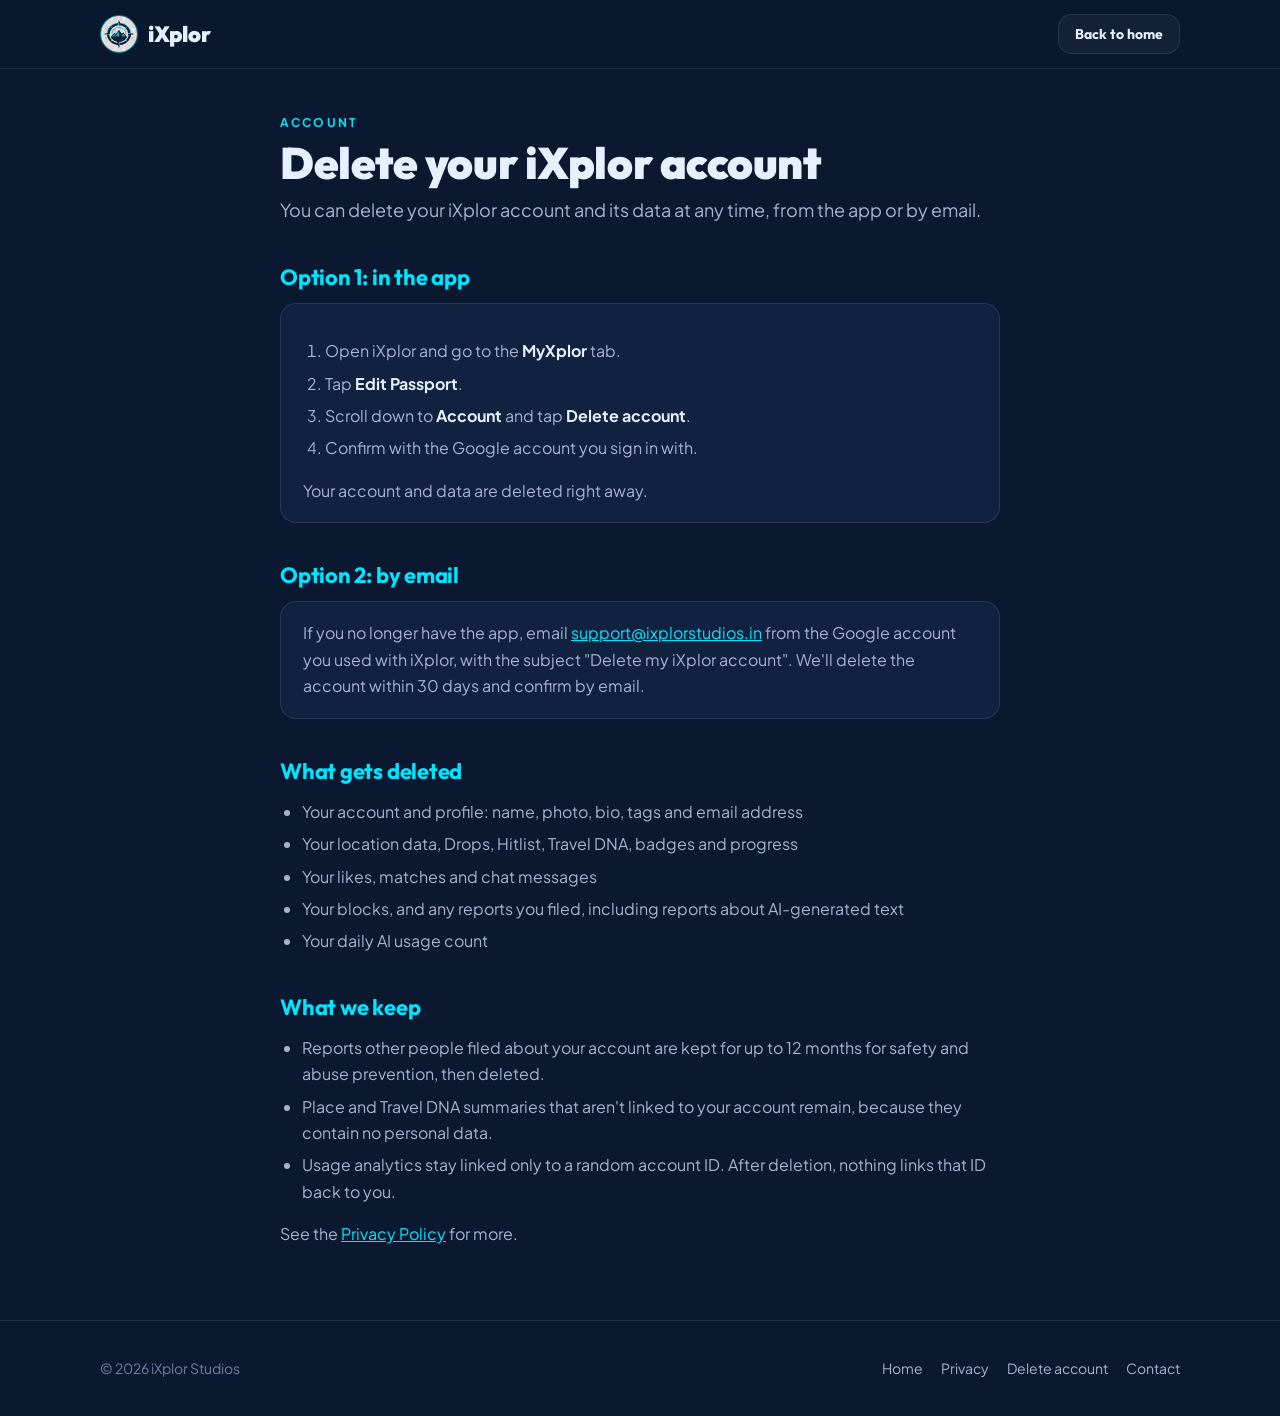
==== delete-account.html @ dc99286f "Rewrite the site as one trip story, and add privacy and deletion pages - The landing page follows Aa" ====
<!doctype html>
<html lang="en">
<head>
  <meta charset="utf-8">
  <meta name="viewport" content="width=device-width, initial-scale=1">
  <title>Delete your account · iXplor</title>
  <meta name="description" content="How to delete your iXplor account and which data is deleted.">
  <link rel="icon" type="image/png" href="assets/adaptive-icon.png">
  <link rel="preconnect" href="https://fonts.googleapis.com">
  <link rel="preconnect" href="https://fonts.gstatic.com" crossorigin>
  <link href="https://fonts.googleapis.com/css2?family=Outfit:wght@700;800;900&family=Plus+Jakarta+Sans:wght@400;600;700&display=swap" rel="stylesheet">
  <link rel="stylesheet" href="styles.css">
</head>
<body>
  <header class="nav">
    <div class="wrap">
      <a class="brand" href="./"><img src="assets/adaptive-icon.png" alt=""><span>iXplor</span></a>
      <a class="btn btn-ghost" href="./">Back to home</a>
    </div>
  </header>

  <main class="doc">
    <div class="eyebrow">Account</div>
    <h1>Delete your iXplor account</h1>
    <p class="lead">You can delete your iXplor account and its data at any time, from the app or by email.</p>

    <h2>Option 1: in the app</h2>
    <div class="card">
      <ol>
        <li>Open iXplor and go to the <strong>MyXplor</strong> tab.</li>
        <li>Tap <strong>Edit Passport</strong>.</li>
        <li>Scroll down to <strong>Account</strong> and tap <strong>Delete account</strong>.</li>
        <li>Confirm with the Google account you sign in with.</li>
      </ol>
      <p>Your account and data are deleted right away.</p>
    </div>

    <h2>Option 2: by email</h2>
    <div class="card">
      <p>If you no longer have the app, email <a href="mailto:support@ixplorstudios.in?subject=Delete%20my%20iXplor%20account">support@ixplorstudios.in</a> from the Google account you used with iXplor, with the subject "Delete my iXplor account". We'll delete the account within 30 days and confirm by email.</p>
    </div>

    <h2>What gets deleted</h2>
    <ul>
      <li>Your account and profile: name, photo, bio, tags and email address</li>
      <li>Your location data, Drops, Hitlist, Travel DNA, badges and progress</li>
      <li>Your likes, matches and chat messages</li>
      <li>Your blocks, and any reports you filed, including reports about AI-generated text</li>
      <li>Your daily AI usage count</li>
    </ul>

    <h2>What we keep</h2>
    <ul>
      <li>Reports other people filed about your account are kept for up to 12 months for safety and abuse prevention, then deleted.</li>
      <li>Place and Travel DNA summaries that aren't linked to your account remain, because they contain no personal data.</li>
      <li>Usage analytics stay linked only to a random account ID. After deletion, nothing links that ID back to you.</li>
    </ul>
    <p>See the <a href="privacy.html">Privacy Policy</a> for more.</p>
  </main>

  <footer class="footer">
    <div class="wrap">
      <span>© 2026 iXplor Studios</span>
      <nav><a href="./">Home</a><a href="privacy.html">Privacy</a><a href="delete-account.html">Delete account</a><a href="mailto:support@ixplorstudios.in">Contact</a></nav>
    </div>
  </footer>
</body>
</html>
---- styles.css ----
/* iXplor website: shared styles for the landing page and the legal pages. */

:root {
  --navy: #0A192F;
  --navy-deep: #060F1E;
  --card: #112240;
  --card-2: #172A4D;
  --line: rgba(230, 241, 255, 0.10);
  --text: #E6F1FF;
  --muted: #A8B2D1;
  --faint: #6F7FA3;
  --teal: #00E5FF;
  --gold: #FFC93C;
  --pink: #FF4D8D;
  --violet: #9B6BFF;
  --radius: 20px;
  --font-head: "Outfit", system-ui, sans-serif;
  --font-body: "Plus Jakarta Sans", system-ui, -apple-system, "Segoe UI", Roboto, sans-serif;
}

* { box-sizing: border-box; }
html { scroll-behavior: smooth; -webkit-text-size-adjust: 100%; }
body {
  margin: 0;
  background: var(--navy);
  color: var(--text);
  font: 16px/1.65 var(--font-body);
  overflow-x: hidden;
}
img, video { max-width: 100%; display: block; }
a { color: var(--teal); }
h1, h2, h3 { font-family: var(--font-head); line-height: 1.1; margin: 0; letter-spacing: -0.01em; }
p { margin: 0; }

.wrap { width: 100%; max-width: 1120px; margin: 0 auto; padding: 0 20px; }
.eyebrow {
  font: 700 12px/1 var(--font-body);
  letter-spacing: 0.18em;
  text-transform: uppercase;
  color: var(--teal);
}
.lead { font-size: 18px; color: var(--muted); }
.grad {
  background: linear-gradient(90deg, var(--teal), var(--gold));
  -webkit-background-clip: text;
  background-clip: text;
  color: transparent;
}

/* ---------- Buttons ---------- */
.btn {
  display: inline-flex; align-items: center; justify-content: center; gap: 8px;
  min-height: 48px; padding: 0 22px; border-radius: 14px;
  font: 700 16px/1 var(--font-head); text-decoration: none; cursor: pointer;
  border: 1px solid transparent; transition: transform .15s ease, background .15s ease, border-color .15s ease;
}
.btn:hover { transform: translateY(-1px); }
.btn-primary { background: var(--teal); color: var(--navy); box-shadow: 0 0 24px rgba(0, 229, 255, .35); }
.btn-primary:hover { background: #fff; }
.btn-ghost { background: rgba(255, 255, 255, .04); color: var(--text); border-color: var(--line); }
.btn-ghost:hover { border-color: var(--teal); }

/* ---------- Nav ---------- */
.nav {
  position: sticky; top: 0; z-index: 50;
  background: rgba(10, 25, 47, .78);
  backdrop-filter: blur(14px); -webkit-backdrop-filter: blur(14px);
  border-bottom: 1px solid var(--line);
}
.nav .wrap { display: flex; align-items: center; justify-content: space-between; height: 68px; gap: 16px; }
.brand { display: flex; align-items: center; gap: 10px; color: var(--text); text-decoration: none; }
.brand img { width: 38px; height: 38px; border-radius: 50%; border: 1px solid rgba(0, 229, 255, .5); }
.brand span { font: 900 22px/1 var(--font-head); }
.nav-links { display: flex; gap: 28px; }
.nav-links a { color: var(--muted); text-decoration: none; font-weight: 600; font-size: 14px; }
.nav-links a:hover { color: var(--teal); }
.nav .btn { min-height: 40px; padding: 0 16px; font-size: 14px; }
@media (max-width: 820px) { .nav-links { display: none; } }

/* ---------- Hero ---------- */
.hero { position: relative; padding: 72px 0 56px; overflow: hidden; }
.hero::before {
  content: ""; position: absolute; inset: -20% -10% auto auto; width: 680px; height: 680px;
  background: radial-gradient(circle, rgba(0, 229, 255, .16), transparent 62%);
  pointer-events: none;
}
.hero .wrap { display: grid; grid-template-columns: 1.1fr .9fr; gap: 48px; align-items: center; }
.hero h1 { font-size: clamp(40px, 6.4vw, 72px); font-weight: 900; margin: 18px 0 18px; }
.hero .lead { max-width: 520px; }
.hero-ctas { display: flex; flex-wrap: wrap; gap: 12px; margin-top: 28px; }
.hero-note { margin-top: 14px; font-size: 13px; color: var(--faint); }
@media (max-width: 900px) {
  .hero .wrap { grid-template-columns: 1fr; text-align: center; }
  .hero .lead { margin: 0 auto; }
  .hero-ctas { justify-content: center; }
}

/* ---------- Phone mockup ---------- */
.phone {
  position: relative; width: 300px; max-width: 100%; aspect-ratio: 9 / 19.2; margin: 0 auto;
  border-radius: 44px; padding: 10px; background: linear-gradient(160deg, #22355C, #0B1730);
  box-shadow: 0 30px 80px -20px rgba(0, 229, 255, .35), inset 0 0 0 1px rgba(255, 255, 255, .08);
}
.phone .screen {
  position: relative; height: 100%; border-radius: 35px; overflow: hidden;
  /* The app's weather-driven background on a clear day */
  background: linear-gradient(180deg, #2C3F47 0%, #3B5A4E 45%, #5A5A44 88%, #615A45 100%);
  display: flex; flex-direction: column; font-size: 12px;
}
.phone .notch { position: absolute; top: 10px; left: 50%; transform: translateX(-50%); width: 84px; height: 22px; border-radius: 12px; background: #050C18; z-index: 3; }
.float { animation: float 7s ease-in-out infinite; }
@keyframes float { 0%, 100% { transform: translateY(0); } 50% { transform: translateY(-10px); } }

/* In-app UI pieces drawn inside the mockups (illustrative, dummy data) */
.ui-top { display: flex; align-items: center; justify-content: space-between; padding: 38px 16px 8px; }
.ui-logo { display: flex; align-items: center; gap: 8px; }
.ui-logo i { width: 26px; height: 26px; border-radius: 8px; background: url("assets/adaptive-icon.png") center/cover; display: block; }
.ui-logo b { font: 800 16px/1 var(--font-head); }
.ui-logo small { display: block; color: var(--teal); font-weight: 700; font-size: 9px; letter-spacing: .08em; margin-top: 3px; }
.ui-hello { display: flex; align-items: center; gap: 8px; text-align: right; }
.ui-hello span { color: rgba(255, 255, 255, .7); font-size: 9px; line-height: 1.15; }
.ui-hello b { display: block; color: #fff; font: 800 14px/1.1 var(--font-head); }
.ui-avatar { width: 30px; height: 30px; border-radius: 50%; display: grid; place-items: center; font-weight: 800; font-size: 12px; color: var(--navy); background: linear-gradient(135deg, var(--gold), var(--pink)); }
.ui-body { flex: 1; padding: 6px 14px 0; display: flex; flex-direction: column; gap: 8px; overflow: hidden; }
.ui-card { background: rgba(255, 255, 255, .05); border: 1px solid var(--line); border-radius: 16px; padding: 12px; }
.ui-label { font-size: 9px; font-weight: 800; letter-spacing: .14em; color: var(--teal); text-transform: uppercase; }
.ui-title { font: 800 17px/1.15 var(--font-head); margin-top: 6px; }
.ui-text { color: var(--muted); font-size: 11px; line-height: 1.5; margin-top: 6px; }
.ui-story { font-style: italic; color: #9FDCEB; font-size: 11px; line-height: 1.5; margin-top: 6px; }
.ui-ai { color: var(--faint); font-size: 10px; margin-top: 8px; }
.ui-ai u { color: var(--muted); }
.ui-row { display: flex; gap: 8px; }
.ui-chip { padding: 6px 10px; border-radius: 999px; border: 1px solid var(--line); font-size: 10px; font-weight: 700; white-space: nowrap; color: var(--text); }
.ui-chip.on { border-color: var(--gold); background: rgba(255, 201, 60, .14); }
.ui-weather { display: flex; align-items: center; justify-content: space-between; }
.ui-weather b { font: 800 26px/1 var(--font-head); }
.ui-mini { display: flex; gap: 8px; }
.ui-mini .ui-card { flex: 1; padding: 10px; }
.ui-mini em { font-style: normal; font-size: 20px; }
.ui-mini b { display: block; font-size: 11px; margin-top: 6px; }
.ui-btns { display: flex; gap: 8px; }
.ui-btns span { flex: 1; text-align: center; padding: 10px 6px; border-radius: 12px; font: 800 11px/1 var(--font-head); }
.ui-btns .orange { background: linear-gradient(90deg, #FF4500, #FF3B30); }
.ui-btns .purple { background: #6A1FB0; }
.ui-pick { border-color: var(--violet); background: rgba(155, 107, 255, .14); }
.ui-pick .ui-title { color: #D9C6FF; }
.ui-place { display: flex; justify-content: space-between; align-items: flex-start; gap: 8px; }
.ui-place b { font-size: 13px; }
.ui-rating { font-size: 10px; font-weight: 800; color: var(--gold); background: rgba(255, 255, 255, .06); padding: 4px 7px; border-radius: 8px; }
.ui-save { font-size: 10px; font-weight: 700; padding: 4px 8px; border-radius: 8px; border: 1px solid var(--line); }
.ui-archetype { font: 900 24px/1.05 var(--font-head); margin-top: 8px; }
.ui-traits { color: var(--teal); font-weight: 800; letter-spacing: .08em; font-size: 11px; margin-top: 6px; }
.ui-bar { display: flex; height: 8px; border-radius: 99px; overflow: hidden; margin-top: 8px; }
.ui-legend { display: flex; flex-wrap: wrap; gap: 4px 10px; margin-top: 6px; color: var(--muted); font-size: 10px; }
.ui-legend i { display: inline-block; width: 7px; height: 7px; border-radius: 50%; margin-right: 4px; }
.ui-match { color: var(--teal); font-weight: 800; font-size: 11px; }
.ui-person { display: flex; align-items: center; gap: 10px; }
.ui-person { padding: 9px 10px; }
.ui-person .ui-avatar { width: 36px; height: 36px; font-size: 14px; flex-shrink: 0; }
.ui-person div { flex: 1; min-width: 0; }
.ui-person b { display: block; font-size: 13px; }
.ui-person small { display: block; color: var(--teal); font-weight: 700; font-size: 10px; white-space: nowrap; overflow: hidden; text-overflow: ellipsis; }
.ui-person small + small { color: var(--faint); font-weight: 600; }
.ui-heart { width: 36px; height: 36px; border-radius: 50%; display: grid; place-items: center; flex-shrink: 0; font-size: 16px; }
.ui-heart.off { border: 1.5px solid var(--pink); color: var(--pink); }
.ui-heart.sent { background: var(--pink); color: #fff; }
.ui-chatbtn { background: var(--pink); color: #fff; font-weight: 800; font-size: 11px; padding: 8px 12px; border-radius: 999px; flex-shrink: 0; }
.ui-bubble { max-width: 78%; padding: 8px 11px; border-radius: 14px; font-size: 11px; line-height: 1.4; }
.ui-bubble.me { align-self: flex-end; background: var(--teal); color: var(--navy); border-bottom-right-radius: 4px; }
.ui-bubble.them { align-self: flex-start; background: rgba(255, 255, 255, .08); border-bottom-left-radius: 4px; }
.ui-vanish { text-align: center; color: var(--faint); font-size: 10px; }
.ui-stamp { display: grid; grid-template-columns: repeat(3, 1fr); gap: 8px; }
.ui-stamp span { aspect-ratio: 1; border-radius: 14px; border: 1.5px dashed rgba(0, 229, 255, .45); display: grid; place-items: center; text-align: center; font-size: 9px; font-weight: 800; color: var(--muted); padding: 4px; }
.ui-stamp span.new { border-style: solid; border-color: var(--gold); color: var(--gold); background: rgba(255, 201, 60, .1); animation: stamp 2.8s ease-in-out infinite; }
@keyframes stamp { 0%, 100% { transform: scale(1); } 12% { transform: scale(1.12) rotate(-4deg); } 24% { transform: scale(1) rotate(0); } }
/* Home tab pieces, laid out in the same order as the app */
.ui-label.gold { color: #F5A623; }
.ui-drop-head { display: flex; justify-content: space-between; align-items: center; gap: 8px; }
.ui-drop-title { font: 800 20px/1.15 var(--font-head); margin-top: 4px; }
.ui-save-circle { width: 38px; height: 38px; border-radius: 50%; display: grid; place-items: center; background: rgba(255, 255, 255, .06); border: 1px solid rgba(255, 255, 255, .12); font-size: 16px; flex-shrink: 0; }
.ui-grid2 { display: grid; grid-template-columns: 1fr 1fr; gap: 6px; }
.ui-info { background: rgba(255, 255, 255, .06); border-left: 3px solid var(--teal); border-radius: 10px; padding: 7px 8px; min-width: 0; }
.ui-info span, .ui-cap { display: block; color: rgba(255, 255, 255, .55); font-size: 8px; font-weight: 800; letter-spacing: .1em; text-transform: uppercase; }
.ui-info b { display: block; font-size: 12px; margin-top: 2px; white-space: nowrap; overflow: hidden; text-overflow: ellipsis; }
.ui-info b.sm { font-size: 9px; white-space: normal; line-height: 1.3; }
.ui-info small { font-size: 8px; color: rgba(255, 255, 255, .8); }
.ui-wx { display: flex; justify-content: space-between; gap: 8px; }
.ui-temp { font: 800 24px/1.1 var(--font-head); margin-top: 2px; }
.ui-cond { color: rgba(255, 255, 255, .6); font-size: 10px; }
.ui-wxvibe { color: rgba(255, 255, 255, .82); font-size: 10.5px; line-height: 1.45; margin-top: 4px; }
.ui-wxicon { font-size: 34px; line-height: 1; }
.ui-forecast { display: flex; justify-content: space-around; border-top: 1px solid rgba(255, 255, 255, .1); margin-top: 10px; padding-top: 8px; text-align: center; }
.ui-forecast em { display: block; font-style: normal; font-size: 15px; margin: 2px 0; }
.ui-forecast b { font-size: 11px; }
.ui-credit { color: rgba(255, 255, 255, .4); font-size: 8px; text-align: center; margin-top: 8px; }
.ui-vibe-sum { color: rgba(255, 255, 255, .85); font-style: italic; font-size: 12px; line-height: 1.45; margin-top: 4px; }
.ui-vibe .ui-story { color: #2FD8F0; }
.ui-swipe { color: rgba(0, 229, 255, .7); font-size: 9.5px; font-style: italic; text-align: right; margin: 8px 0 6px; }
.ui-carousel { display: flex; gap: 8px; margin-right: -14px; }
.ui-spot { flex: 0 0 56%; height: 104px; border-radius: 14px; padding: 9px; display: flex; flex-direction: column; justify-content: space-between; background: rgba(255, 255, 255, .07); border: 1px solid rgba(255, 255, 255, .1); }
.ui-spot-top { display: flex; justify-content: space-between; align-items: flex-start; }
.ui-spot-top em { font-style: normal; font-size: 24px; line-height: 1; }
.ui-spot-top span { width: 22px; height: 22px; border-radius: 50%; border: 1px solid rgba(0, 229, 255, .6); color: var(--teal); display: grid; place-items: center; font-size: 10px; }
.ui-spot b { font: 800 12px/1.2 var(--font-head); white-space: nowrap; overflow: hidden; text-overflow: ellipsis; }
.ui-spot small { color: rgba(255, 255, 255, .55); font-size: 10px; font-weight: 700; }
.ui-brief { color: #fff; font-size: 11.5px; line-height: 1.5; margin-top: 6px; }
/* The hero phone slowly scrolls through the whole Home feed, like a thumb would */
.ui-feed-window { position: relative; }
.ui-feed { display: flex; flex-direction: column; gap: 8px; padding-bottom: 12px; animation: feed 18s ease-in-out infinite; }
@keyframes feed {
  0%, 14% { transform: translateY(0); }
  46%, 62% { transform: translateY(calc(-1 * var(--feed-distance, 0px))); }
  92%, 100% { transform: translateY(0); }
}
.ui-tabs { display: flex; justify-content: space-around; padding: 8px 6px 12px; border-top: 1px solid var(--line); background: rgba(5, 12, 24, .6); font-size: 9px; font-weight: 700; color: var(--faint); }
.ui-tabs span { text-align: center; }
.ui-tabs span::before { content: attr(data-i); display: block; font-size: 16px; margin-bottom: 2px; }
.ui-tabs .on { color: var(--gold); }
.ui-print { flex: 1; border-radius: 16px; background: radial-gradient(circle at 30% 30%, rgba(0, 229, 255, .25), transparent 55%), radial-gradient(circle at 75% 70%, rgba(255, 201, 60, .22), transparent 55%), #0B1A33; position: relative; overflow: hidden; border: 1px solid var(--line); }
.ui-print svg { position: absolute; inset: 0; width: 100%; height: 100%; }
.ui-print .cap { position: absolute; left: 12px; right: 12px; bottom: 12px; }
.ui-print .cap b { font: 900 18px/1.1 var(--font-head); display: block; }

/* ---------- Story chapters ---------- */
.section { padding: 96px 0; }
.section-head { text-align: center; max-width: 720px; margin: 0 auto 56px; }
.section-head h2 { font-size: clamp(32px, 4.6vw, 48px); font-weight: 900; margin-top: 14px; }
.section-head .lead { margin-top: 16px; }
.persona { display: inline-flex; align-items: center; gap: 12px; margin-top: 24px; padding: 10px 18px 10px 10px; border-radius: 999px; background: var(--card); border: 1px solid var(--line); text-align: left; }
.persona .ui-avatar { width: 40px; height: 40px; font-size: 15px; }
.persona small { display: block; color: var(--faint); font-size: 12px; }

.chapter { display: grid; grid-template-columns: 1fr 1fr; gap: 56px; align-items: center; padding: 48px 0; }
.chapter:nth-child(even) .chapter-copy { order: 2; }
.chapter-num { font: 900 15px/1 var(--font-head); color: var(--gold); letter-spacing: .12em; }
.chapter h3 { font-size: clamp(28px, 3.6vw, 40px); font-weight: 900; margin: 12px 0 14px; }
.chapter .lead { font-size: 17px; }
.chapter ul { margin: 18px 0 0; padding: 0; list-style: none; display: grid; gap: 10px; }
.chapter li { position: relative; padding-left: 26px; color: var(--muted); }
.chapter li::before { content: "✦"; position: absolute; left: 0; color: var(--teal); }
.chapter .phone { width: 280px; }
@media (max-width: 860px) {
  .chapter { grid-template-columns: 1fr; gap: 32px; padding: 40px 0; text-align: center; }
  .chapter:nth-child(even) .chapter-copy { order: 0; }
  .chapter ul { justify-items: center; }
  .chapter li { text-align: left; }
}

/* ---------- Feature grid / trust ---------- */
.band { background: linear-gradient(180deg, rgba(255, 255, 255, .025), rgba(255, 255, 255, 0)); border-top: 1px solid var(--line); border-bottom: 1px solid var(--line); }
.grid { display: grid; grid-template-columns: repeat(3, 1fr); gap: 18px; }
.tile { background: var(--card); border: 1px solid var(--line); border-radius: var(--radius); padding: 24px; transition: border-color .2s ease, transform .2s ease; }
.tile:hover { border-color: rgba(0, 229, 255, .45); transform: translateY(-2px); }
.tile .icon { font-size: 26px; }
.tile h3 { font-size: 20px; margin: 12px 0 8px; }
.tile p { color: var(--muted); font-size: 15px; }
@media (max-width: 900px) { .grid { grid-template-columns: 1fr 1fr; } }
@media (max-width: 600px) { .grid { grid-template-columns: 1fr; } }

/* ---------- FAQ ---------- */
.faq { max-width: 760px; margin: 0 auto; display: grid; gap: 12px; }
.faq details { background: var(--card); border: 1px solid var(--line); border-radius: 16px; padding: 4px 20px; }
.faq summary { cursor: pointer; list-style: none; padding: 16px 0; font: 700 17px/1.4 var(--font-head); display: flex; justify-content: space-between; gap: 16px; }
.faq summary::-webkit-details-marker { display: none; }
.faq summary::after { content: "+"; color: var(--teal); font-size: 22px; line-height: 1; }
.faq details[open] summary::after { content: "–"; }
.faq details p { color: var(--muted); padding: 0 0 18px; }

/* ---------- Download ---------- */
.download { text-align: center; }
.download h2 { font-size: clamp(36px, 5.6vw, 60px); font-weight: 900; }
.dl-cards { display: grid; grid-template-columns: repeat(3, 1fr); gap: 18px; margin-top: 44px; text-align: left; }
.dl-cards .tile { display: flex; flex-direction: column; }
.dl-cards .tile p { flex: 1; margin-bottom: 18px; }
.badge { display: inline-block; font-size: 11px; font-weight: 800; letter-spacing: .1em; text-transform: uppercase; padding: 4px 10px; border-radius: 999px; background: rgba(0, 229, 255, .12); color: var(--teal); }
.badge.soon { background: rgba(255, 255, 255, .06); color: var(--faint); }
.btn.is-disabled { opacity: .45; pointer-events: none; }
@media (max-width: 900px) { .dl-cards { grid-template-columns: 1fr; max-width: 460px; margin-left: auto; margin-right: auto; } }

/* ---------- Footer ---------- */
.footer { border-top: 1px solid var(--line); padding: 36px 0; color: var(--faint); font-size: 14px; }
.footer .wrap { display: flex; flex-wrap: wrap; gap: 16px 28px; justify-content: space-between; align-items: center; }
.footer nav { display: flex; flex-wrap: wrap; gap: 18px; }
.footer a { color: var(--muted); text-decoration: none; }
.footer a:hover { color: var(--teal); }

/* ---------- Scroll reveal ---------- */
.reveal { opacity: 0; transform: translateY(24px); transition: opacity .7s ease, transform .7s ease; }
.reveal.in { opacity: 1; transform: none; }
@media (prefers-reduced-motion: reduce) {
  html { scroll-behavior: auto; }
  .reveal { opacity: 1; transform: none; transition: none; }
  .float, .ui-stamp span.new, .ui-feed { animation: none; }
}

/* ---------- Legal pages ---------- */
.doc { max-width: 760px; margin: 0 auto; padding: 48px 20px 72px; }
.doc h1 { font-size: clamp(32px, 5vw, 44px); font-weight: 900; margin: 10px 0 8px; }
.doc .updated { color: var(--faint); font-size: 14px; }
.doc h2 { font-size: 22px; color: var(--teal); margin: 40px 0 10px; }
.doc h3 { font-size: 17px; margin: 22px 0 6px; }
.doc p, .doc li { color: var(--muted); }
.doc p + p { margin-top: 12px; }
.doc ul, .doc ol { padding-left: 22px; }
.doc li { margin: 6px 0; }
.doc strong { color: var(--text); }
.doc .card { background: var(--card); border: 1px solid var(--line); border-radius: 16px; padding: 18px 22px; margin-top: 14px; }
.doc table { width: 100%; border-collapse: collapse; margin-top: 12px; font-size: 15px; }
.doc th, .doc td { text-align: left; vertical-align: top; padding: 10px 12px; border-bottom: 1px solid var(--line); color: var(--muted); }
.doc th { color: var(--text); font-family: var(--font-head); }
.doc .table-scroll { overflow-x: auto; }
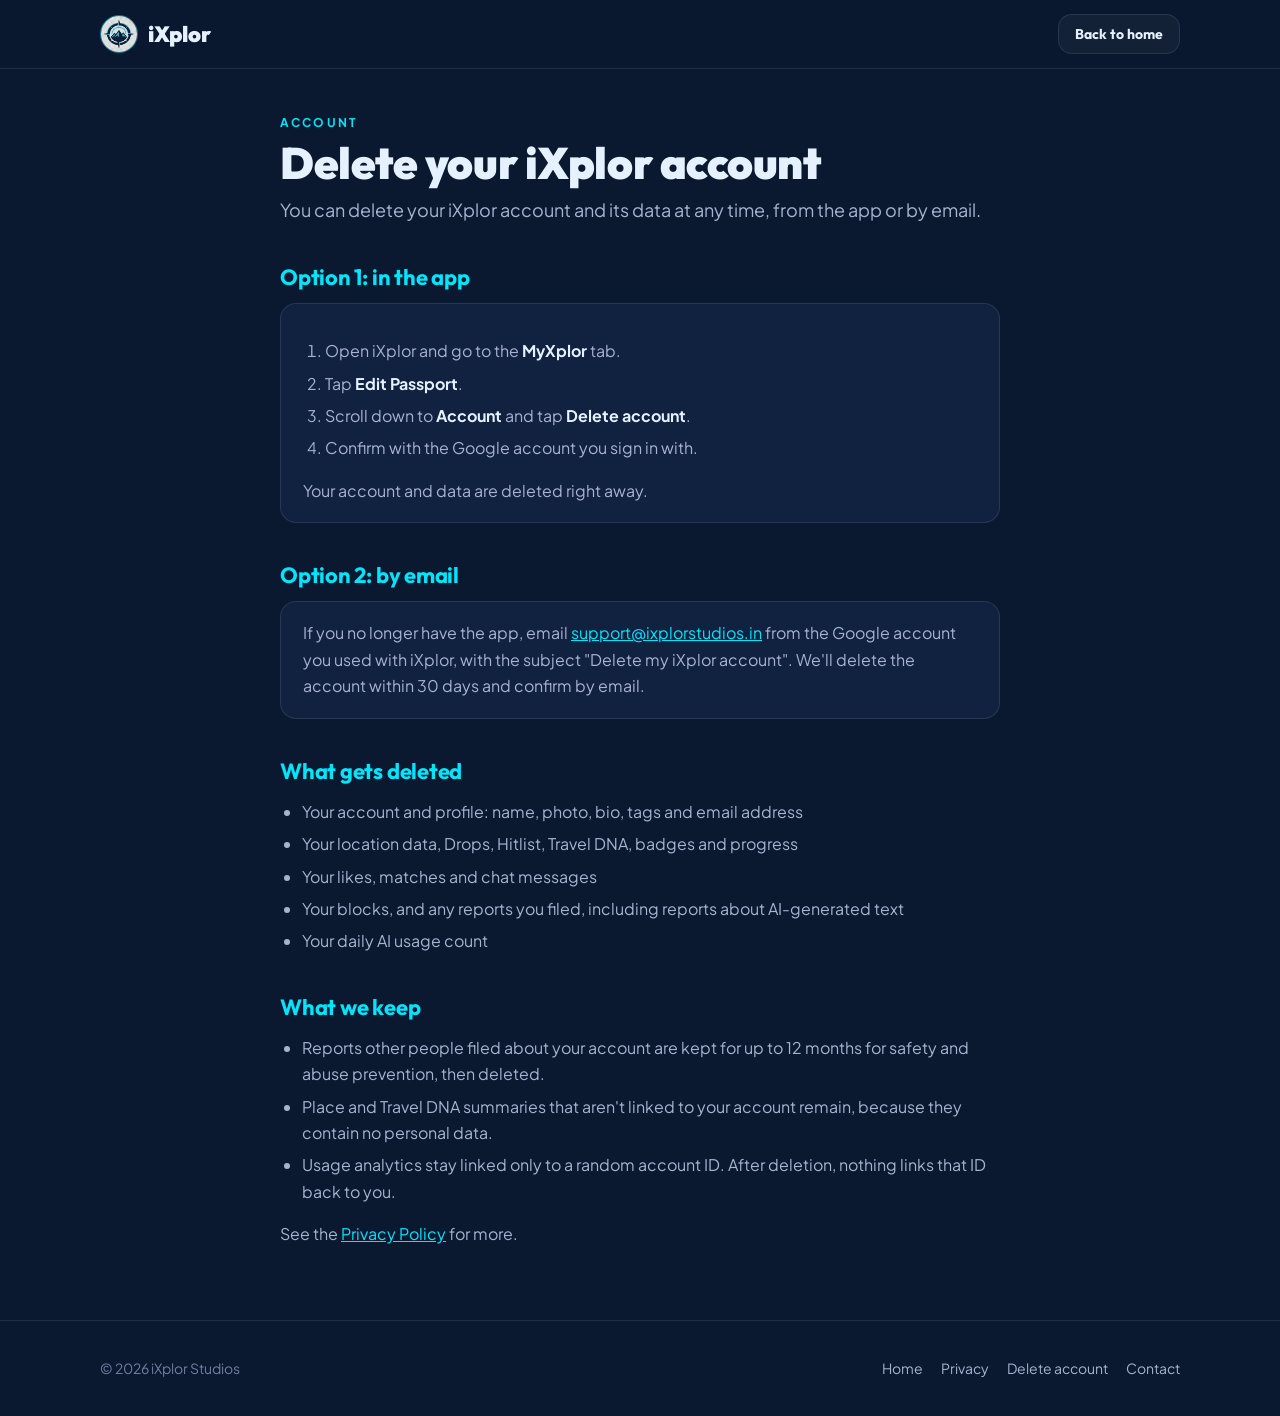
==== commit ba39e47d: "Load a 7 KB logo instead of the 769 KB app icon Every page used the full 1080px app icon for a 38px " ====
--- a/delete-account.html
+++ b/delete-account.html
@@ -5,7 +5,9 @@
   <meta name="viewport" content="width=device-width, initial-scale=1">
   <title>Delete your account · iXplor</title>
   <meta name="description" content="How to delete your iXplor account and which data is deleted.">
-  <link rel="icon" type="image/png" href="assets/adaptive-icon.png">
+  <link rel="icon" type="image/png" sizes="32x32" href="assets/favicon-32.png">
+  <link rel="apple-touch-icon" href="assets/apple-touch-icon.png">
+  <link rel="preload" as="image" href="assets/logo-128.webp" type="image/webp">
   <link rel="preconnect" href="https://fonts.googleapis.com">
   <link rel="preconnect" href="https://fonts.gstatic.com" crossorigin>
   <link href="https://fonts.googleapis.com/css2?family=Outfit:wght@700;800;900&family=Plus+Jakarta+Sans:wght@400;600;700&display=swap" rel="stylesheet">
@@ -14,7 +16,7 @@
 <body>
   <header class="nav">
     <div class="wrap">
-      <a class="brand" href="./"><img src="assets/adaptive-icon.png" alt=""><span>iXplor</span></a>
+      <a class="brand" href="./"><img src="assets/logo-128.webp" alt="" width="38" height="38" fetchpriority="high"><span>iXplor</span></a>
       <a class="btn btn-ghost" href="./">Back to home</a>
     </div>
   </header>
--- a/styles.css
+++ b/styles.css
@@ -114,7 +114,7 @@
 /* In-app UI pieces drawn inside the mockups (illustrative, dummy data) */
 .ui-top { display: flex; align-items: center; justify-content: space-between; padding: 38px 16px 8px; }
 .ui-logo { display: flex; align-items: center; gap: 8px; }
-.ui-logo i { width: 26px; height: 26px; border-radius: 8px; background: url("assets/adaptive-icon.png") center/cover; display: block; }
+.ui-logo i { width: 26px; height: 26px; border-radius: 8px; background: url("assets/logo-128.webp") center/cover; display: block; }
 .ui-logo b { font: 800 16px/1 var(--font-head); }
 .ui-logo small { display: block; color: var(--teal); font-weight: 700; font-size: 9px; letter-spacing: .08em; margin-top: 3px; }
 .ui-hello { display: flex; align-items: center; gap: 8px; text-align: right; }
